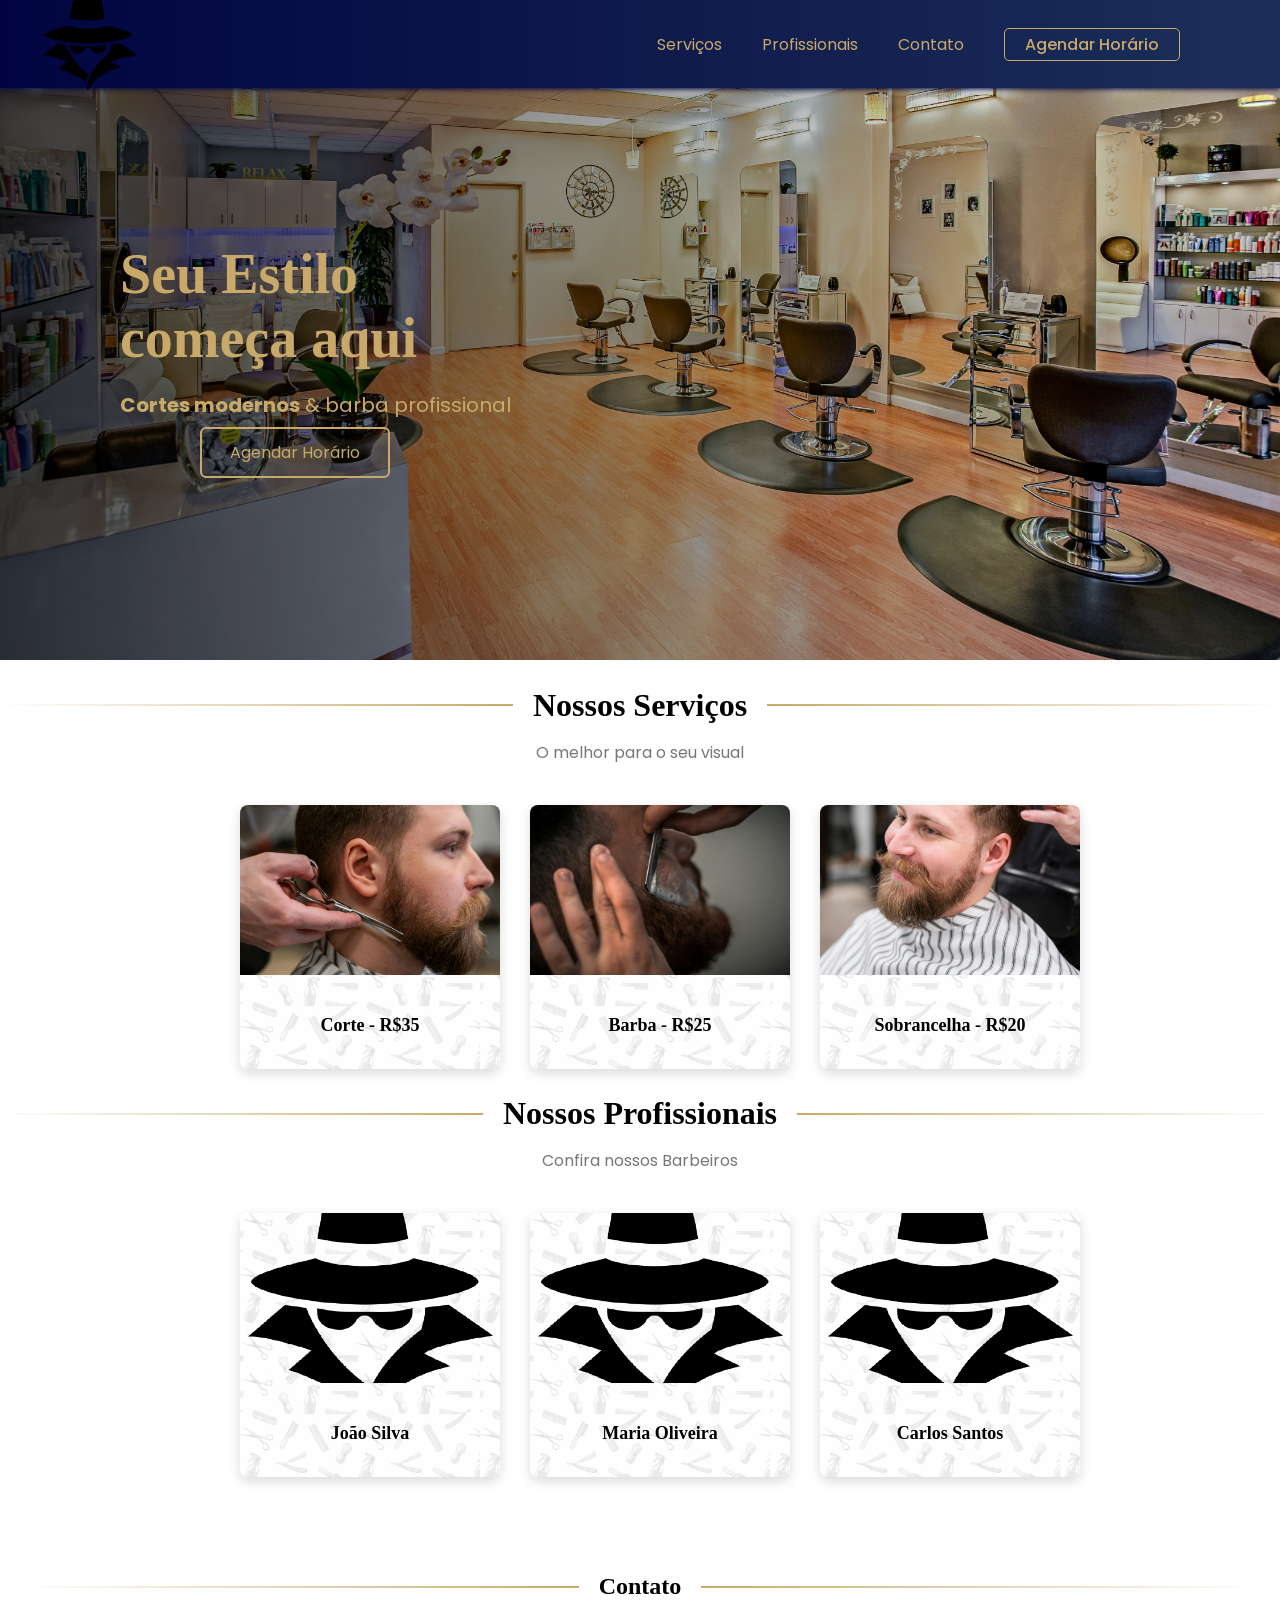
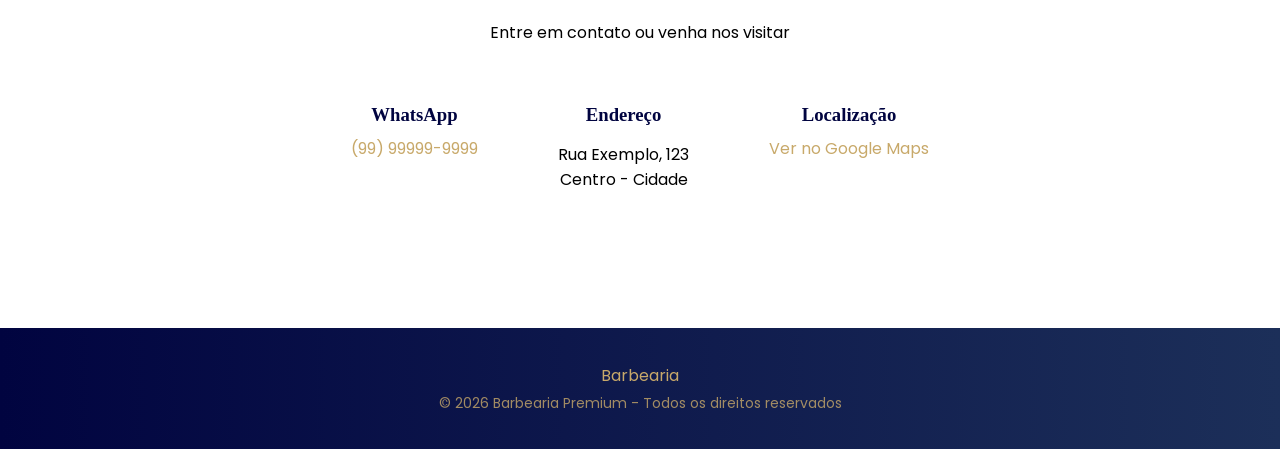
==== index.html @ 9f92cce8 "Primeira versão da landing page da barbearia" ====
<!DOCTYPE html>
<html lang="pt-br">
<head>
    <meta charset="UTF-8">
    <meta name="viewport" content="width=device-width, initial-scale=1.0">
    <title>Barbearia</title>
    <link href="https://fonts.googleapis.com/css2?family=Poppins:wght@300;400;500;600&display=swap" rel="stylesheet">
    <link rel="stylesheet" href="style.css">
</head>
<body>
    <nav class="navbar">
        <ul class="logo">
            <li><a href="index.html"><img width="100px" src="img/barbearia-logo.png" alt="escudoBarbearia"></a></li>
        </ul>
        <ul class ="menu">
            <li><a href="#servicos" class="btn-servicos">Serviços</a></li>
            <li><a href="#profissionais" class="btn-profissionais">Profissionais</a></li>
            <li><a href="#contato" class="btn-contato">Contato</a></li>
            <li><a href="horario.html" class="btn-agendar" >Agendar Horário</a></li>
        </ul>
    </nav>
    <section id="home" class="home">
        <div class="home-text">
            <h1>Seu Estilo <br> começa aqui</h1>
            <p><strong>Cortes modernos</strong> & barba profissional</p>
            <a href="horario.html" class="btn-agendar-home" >Agendar Horário</a>
        </div>
    </section>
    <section id="servicos" class="servicos">
        <h2 class="titulo">Nossos Serviços</h2>
        <p>O melhor para o seu visual</p>
        <ul>
            <li class="card">
                <img src="img/barbearia-corte.jpg" alt="Corte de Cabelo">
                <h3>Corte - R$35</h3>
            </li>
            <li class="card">
                <img src="img/barbearia-barba.jpg" alt="Barba">
                <h3>Barba - R$25</h3>
            </li>
            <li class="card">
                <img src="img/barbearia-bar.jpg" alt="bar">
                <h3>Sobrancelha - R$20</h3>
            </li>
        </ul>
    </section>
    <section id="profissionais" class="servicos">
        <h2 class="titulo">Nossos Profissionais</h2>
        <p>Confira nossos Barbeiros</p>
        <ul class="serviços-lista">
            <li class="card">
                <img src="img/barbearia-logo.png" alt="Profissional 1" width="100px">
                <h3>João Silva</h3>
            </li>
            <li class="card">
                <img src="img/barbearia-logo.png" alt="Profissional 2" width="100px">
                <h3>Maria Oliveira</h3>
            </li>
            <li class="card">
                <img src="img/barbearia-logo.png" alt="Profissional 3" width="100px">
                <h3>Carlos Santos</h3>
            </li>
        </ul>
    </section>
    <section id="contato" class="contato">
        <h2 class="titulo">Contato</h2>
        <p>Entre em contato ou venha nos visitar</p>
        <div class="contato-info">
            <div class="contato-item">
                <h3>WhatsApp</h3>
                <a href="https://wa.me/5599999999999" target="_blank">
                (99) 99999-9999
                </a>
            </div>
            <div class="contato-item">
                <h3>Endereço</h3>
                <p>Rua Exemplo, 123<br>Centro - Cidade</p>
            </div>
            <div class="contato-item">
                <h3>Localização</h3>
                <a href="https://maps.google.com" target="_blank">
                Ver no Google Maps
                </a>
            </div>
        </div>
    </section>
    <footer class="footer">
        <p>Barbearia</p>
        <p class="copy">
        © 2026 Barbearia Premium - Todos os direitos reservados
        </p>
    </footer>
</body>
</html>
---- style.css ----
:root {
    --primary: #010440;
    --secondary: #1c2f59;
    --gold: #c8a96a;
    --light: #f2f2f2;
    --white: #ffffff;
    --text: #333333;
}

body {
    padding-top: 88px;
    margin: 0;
    padding: 0;
    box-sizing: border-box;
    font-family: 'Poppins', sans-serif;
}

html {
    scroll-behavior: smooth;
}

section {
    scroll-margin-top: 100px;
}

h1,
h2,
h3 {
    font-family: 'Playfair Display', serif;
}

.navbar {
    position: fixed;
    top: 0;
    left: 0;
    width: 100%;
    display: flex;
    align-items: center;
    justify-content: space-between;
    height: 88px;
    box-shadow: 0px 1px 5px var(--primary);
    background: linear-gradient(to right, var(--primary), var(--secondary));
    z-index: 9999;
}

.navbar a {
    text-decoration: none;
    color: var(--gold);
}

.navbar ul.logo {
    display: flex;
    list-style: none;
    justify-content: flex-start;
    height: center;
}

.navbar ul.menu {
    display: flex;
    align-items: center;
    list-style: none;
    gap: 40px;
    justify-content: flex-end;
    margin-right: 100px;
}

.menu a:not(.btn-agendar):hover {
    color: white;
    text-decoration: underline;
    text-underline-offset: 10px;
}

.btn-agendar {
    padding: 3px 20px;
    border: 1px solid var(--gold);
    border-radius: 5px;
    font-weight: 500;
    display: flex;
    align-items: center;
    transition: 0.3s;
}

.btn-agendar:hover {
    text-decoration: none;
    background: #010440;
    color: white;
    border: 1px solid white;
}

.home {
    height: 660px;
    background-image:
        linear-gradient(to right, rgba(0, 0, 0, 0.7), rgba(0, 0, 0, 0)), url("img/barbearia-home.jpg");
    background-size: cover;
    background-position: center;
    display: flex;
    align-items: center;
}

.home-text {
    color: var(--gold);
    max-width: 500px;
    margin-left: 120px;
}

.home-text h1 {
    font-size: 56px;
    margin-bottom: 10px;
}

.home-text p {
    font-size: 20px;
    margin-bottom: 20px;
}

.btn-agendar-home {
    border: 2px solid var(--gold);
    padding: 12px 28px;
    border-radius: 6px;
    text-decoration: none;
    color: var(--gold);
    transition: 0.3s;
    margin-left: 80px;
}

.btn-agendar-home:hover {
    text-decoration: none;
    background: #010440;
    color: white;
    border: 1px solid white;
}

.servicos {
    text-align: center;
    background: white;
}

.servicos h2 {
    font-size: 32px;
    margin-bottom: 5px;
}

.servicos p {
    color: #777;
    margin-bottom: 40px;
}

.servicos ul,
.servicos-lista {
    display: flex;
    justify-content: center;
    gap: 30px;
    list-style: none;
}

.card {
    background-image: url("img/pattern-barbearia.png");
    background-size: 240px;
    background-repeat: repeat;
    border-radius: 8px;
    overflow: hidden;
    box-shadow: 0 4px 12px rgba(0, 0, 0, 0.15);
    width: 260px;
    transition: 0.3s;
}

.card:hover {
    transform: translateY(-8px);
    box-shadow: 0 10px 25px rgba(0, 0, 0, 0.25);
}

.card img {
    width: 100%;
    height: 170px;
    object-fit: cover;
}

.card h3 {
    padding: 15px;
    font-size: 18px;
}

.titulo {
    display: flex;
    align-items: center;
    justify-content: center;
    gap: 20px;
}

.titulo::before,
.titulo::after {
    content: "";
    flex: 1;
    height: 2px;
    background: linear-gradient(to right, #c8a96a, transparent);
}

.titulo::before {
    background: linear-gradient(to left, #c8a96a, transparent);
}

.contato {
    text-align: center;
    padding: 60px 20px;
}

.contato-info {
    display: flex;
    justify-content: center;
    gap: 80px;
    margin-top: 40px;
}

.contato-item h3 {
    margin-bottom: 10px;
    color: var(--primary);
}

.contato-item a {
    color: var(--gold);
    text-decoration: none;
}

.contato-item a:hover {
    text-decoration: underline;
}

.footer {
    background: linear-gradient(to right, var(--primary), var(--secondary));
    color: var(--gold);
    text-align: center;
    padding: 30px 20px;
    margin-top: 60px;
}

.footer p {
    margin: 5px 0;
}

.footer .copy {
    font-size: 14px;
    opacity: 0.8;
}
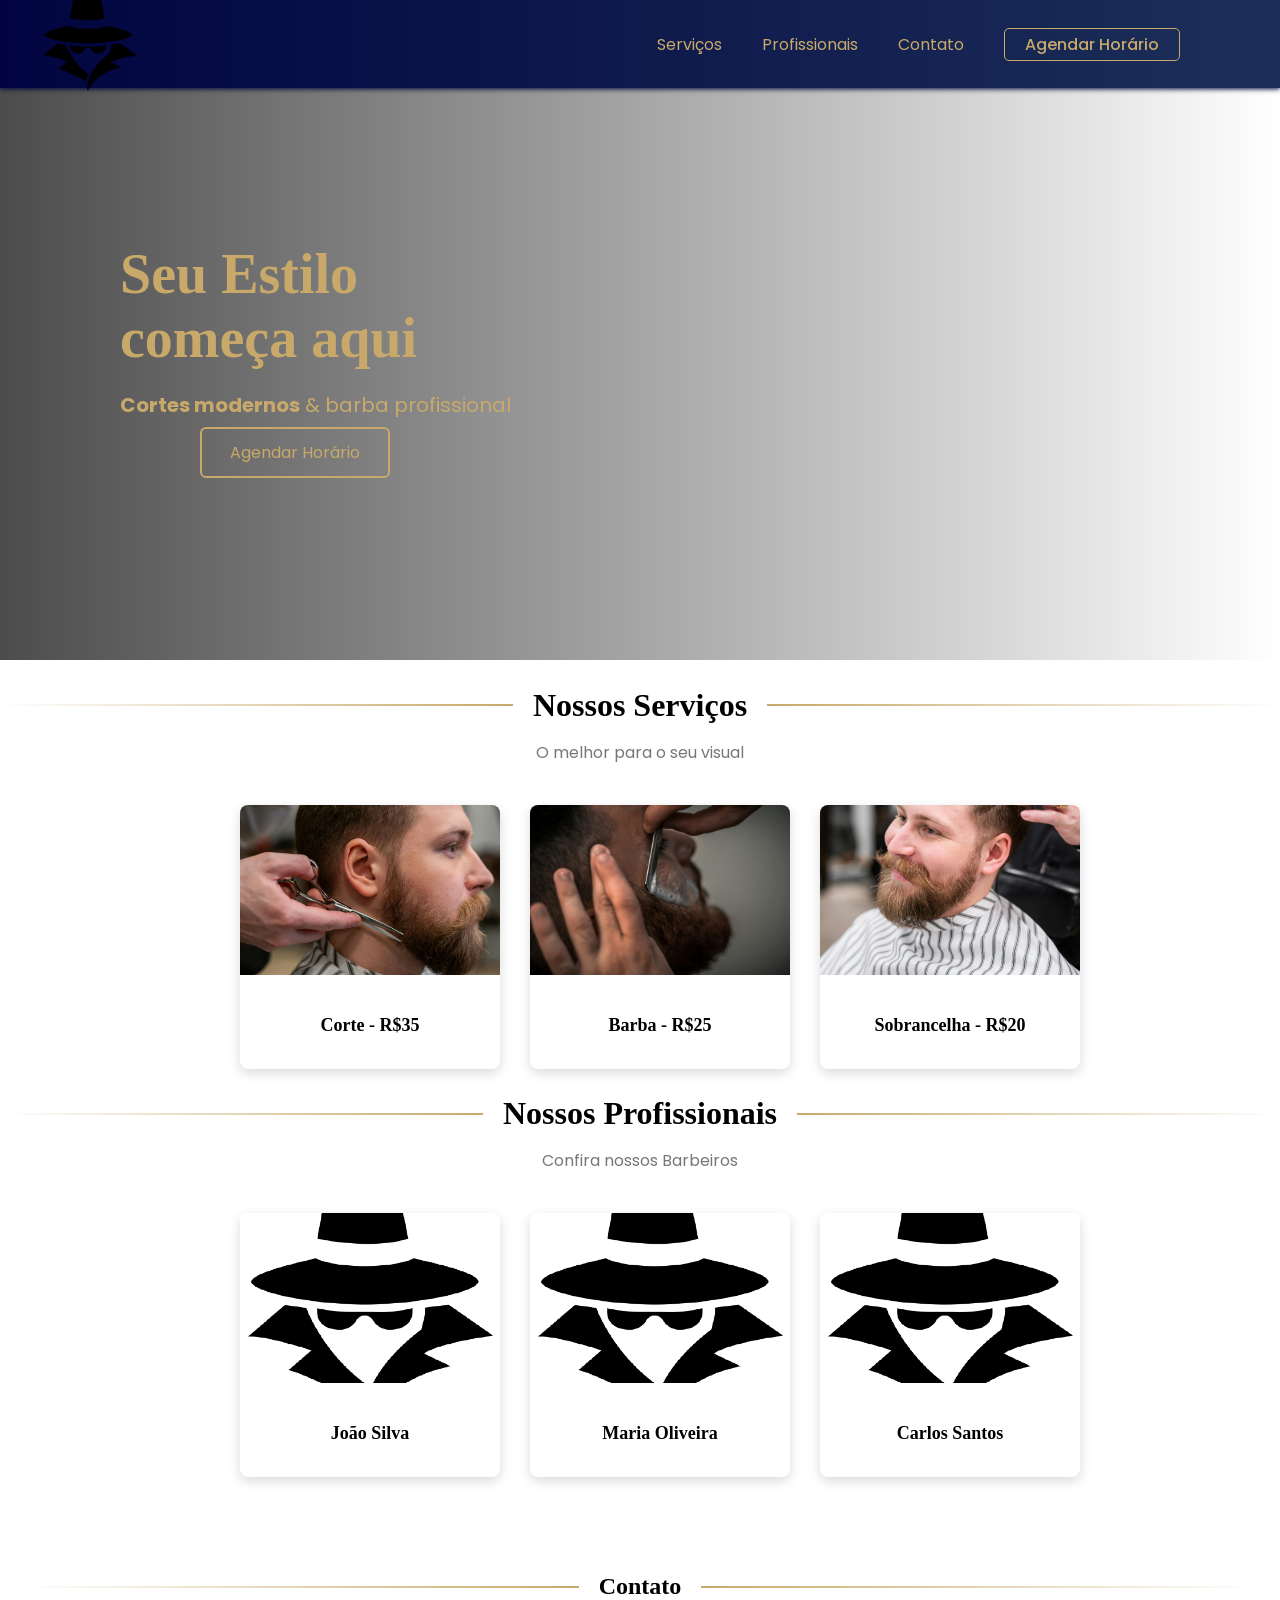
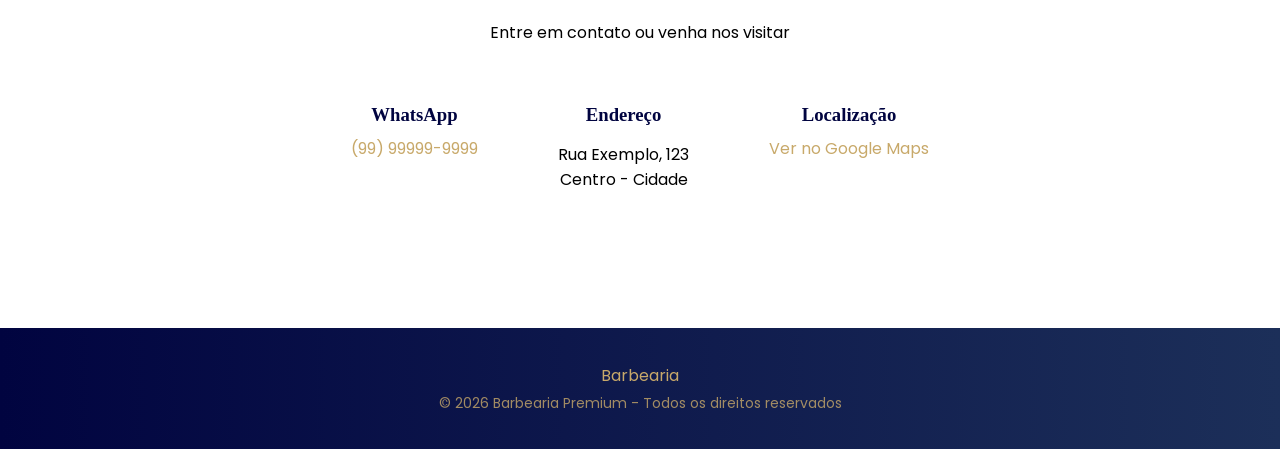
==== commit 14db7428: "Segunda versão da landing page da barbearia" ====
--- a/index.html
+++ b/index.html
@@ -1,29 +1,32 @@
 <!DOCTYPE html>
 <html lang="pt-br">
+
 <head>
     <meta charset="UTF-8">
     <meta name="viewport" content="width=device-width, initial-scale=1.0">
     <title>Barbearia</title>
     <link href="https://fonts.googleapis.com/css2?family=Poppins:wght@300;400;500;600&display=swap" rel="stylesheet">
-    <link rel="stylesheet" href="style.css">
+    <link rel="stylesheet" href="css/style.css">
 </head>
+
 <body>
     <nav class="navbar">
         <ul class="logo">
             <li><a href="index.html"><img width="100px" src="img/barbearia-logo.png" alt="escudoBarbearia"></a></li>
         </ul>
-        <ul class ="menu">
+        <ul class="menu">
             <li><a href="#servicos" class="btn-servicos">Serviços</a></li>
             <li><a href="#profissionais" class="btn-profissionais">Profissionais</a></li>
             <li><a href="#contato" class="btn-contato">Contato</a></li>
-            <li><a href="horario.html" class="btn-agendar" >Agendar Horário</a></li>
+            <li><a href="horario.html" class="btn-agendar">Agendar Horário</a></li>
         </ul>
+        <div class="menu-toggle">☰</div>
     </nav>
     <section id="home" class="home">
         <div class="home-text">
             <h1>Seu Estilo <br> começa aqui</h1>
             <p><strong>Cortes modernos</strong> & barba profissional</p>
-            <a href="horario.html" class="btn-agendar-home" >Agendar Horário</a>
+            <a href="pages/horario.html" class="btn-agendar-home">Agendar Horário</a>
         </div>
     </section>
     <section id="servicos" class="servicos">
@@ -69,7 +72,7 @@
             <div class="contato-item">
                 <h3>WhatsApp</h3>
                 <a href="https://wa.me/5599999999999" target="_blank">
-                (99) 99999-9999
+                    (99) 99999-9999
                 </a>
             </div>
             <div class="contato-item">
@@ -79,7 +82,7 @@
             <div class="contato-item">
                 <h3>Localização</h3>
                 <a href="https://maps.google.com" target="_blank">
-                Ver no Google Maps
+                    Ver no Google Maps
                 </a>
             </div>
         </div>
@@ -87,8 +90,10 @@
     <footer class="footer">
         <p>Barbearia</p>
         <p class="copy">
-        © 2026 Barbearia Premium - Todos os direitos reservados
+            © 2026 Barbearia Premium - Todos os direitos reservados
         </p>
     </footer>
 </body>
+<script src="script.js"></script>
+
 </html>
--- a/css/style.css
+++ b/css/style.css
@@ -0,0 +1,382 @@
+:root {
+    --primary: #010440;
+    --secondary: #1c2f59;
+    --gold: #c8a96a;
+    --light: #f2f2f2;
+    --white: #ffffff;
+    --text: #333333;
+}
+
+body {
+    padding-top: 88px;
+    margin: 0;
+    padding: 0;
+    box-sizing: border-box;
+    font-family: 'Poppins', sans-serif;
+}
+
+html {
+    scroll-behavior: smooth;
+}
+
+section {
+    scroll-margin-top: 100px;
+}
+
+h1,
+h2,
+h3 {
+    font-family: 'Playfair Display', serif;
+}
+
+.navbar {
+    position: fixed;
+    top: 0;
+    left: 0;
+    width: 100%;
+    display: flex;
+    align-items: center;
+    justify-content: space-between;
+    height: 88px;
+    box-shadow: 0px 1px 5px var(--primary);
+    background: linear-gradient(to right, var(--primary), var(--secondary));
+    z-index: 9999;
+}
+
+.navbar a {
+    text-decoration: none;
+    color: var(--gold);
+}
+
+.navbar ul.logo {
+    display: flex;
+    list-style: none;
+    justify-content: flex-start;
+    height: center;
+}
+
+.navbar ul.menu {
+    display: flex;
+    align-items: center;
+    list-style: none;
+    gap: 40px;
+    justify-content: flex-end;
+    margin-right: 100px;
+}
+
+.menu a:not(.btn-agendar):hover {
+    color: white;
+    text-decoration: underline;
+    text-underline-offset: 10px;
+}
+
+.btn-agendar {
+    padding: 3px 20px;
+    border: 1px solid var(--gold);
+    border-radius: 5px;
+    font-weight: 500;
+    display: flex;
+    align-items: center;
+    transition: 0.3s;
+}
+
+.btn-agendar:hover {
+    text-decoration: none;
+    background: #010440;
+    color: white;
+    border: 1px solid white;
+}
+
+.home {
+    height: 660px;
+    background-image:
+        linear-gradient(to right, rgba(0, 0, 0, 0.7), rgba(0, 0, 0, 0)), url("img/barbearia-home.jpg");
+    background-size: cover;
+    background-position: center;
+    display: flex;
+    align-items: center;
+}
+
+.home-text {
+    color: var(--gold);
+    max-width: 500px;
+    margin-left: 120px;
+}
+
+.home-text h1 {
+    font-size: 56px;
+    margin-bottom: 10px;
+}
+
+.home-text p {
+    font-size: 20px;
+    margin-bottom: 20px;
+}
+
+.btn-agendar-home {
+    border: 2px solid var(--gold);
+    padding: 12px 28px;
+    border-radius: 6px;
+    text-decoration: none;
+    color: var(--gold);
+    transition: 0.3s;
+    margin-left: 80px;
+}
+
+.btn-agendar-home:hover {
+    text-decoration: none;
+    background: #010440;
+    color: white;
+    border: 1px solid white;
+}
+
+.servicos {
+    text-align: center;
+    background: white;
+}
+
+.servicos h2 {
+    font-size: 32px;
+    margin-bottom: 5px;
+}
+
+.servicos p {
+    color: #777;
+    margin-bottom: 40px;
+}
+
+.servicos ul,
+.servicos-lista {
+    display: flex;
+    justify-content: center;
+    gap: 30px;
+    list-style: none;
+}
+
+.card {
+    background-image: url("img/pattern-barbearia.png");
+    background-size: 240px;
+    background-repeat: repeat;
+    border-radius: 8px;
+    overflow: hidden;
+    box-shadow: 0 4px 12px rgba(0, 0, 0, 0.15);
+    width: 260px;
+    transition: 0.3s;
+}
+
+.card:hover {
+    transform: translateY(-8px);
+    box-shadow: 0 10px 25px rgba(0, 0, 0, 0.25);
+}
+
+.card img {
+    width: 100%;
+    height: 170px;
+    object-fit: cover;
+}
+
+.card h3 {
+    padding: 15px;
+    font-size: 18px;
+}
+
+.titulo {
+    display: flex;
+    align-items: center;
+    justify-content: center;
+    gap: 20px;
+}
+
+.titulo::before,
+.titulo::after {
+    content: "";
+    flex: 1;
+    height: 2px;
+    background: linear-gradient(to right, #c8a96a, transparent);
+}
+
+.titulo::before {
+    background: linear-gradient(to left, #c8a96a, transparent);
+}
+
+.contato {
+    text-align: center;
+    padding: 60px 20px;
+}
+
+.contato-info {
+    display: flex;
+    justify-content: center;
+    gap: 80px;
+    margin-top: 40px;
+}
+
+.contato-item h3 {
+    margin-bottom: 10px;
+    color: var(--primary);
+}
+
+.contato-item a {
+    color: var(--gold);
+    text-decoration: none;
+}
+
+.contato-item a:hover {
+    text-decoration: underline;
+}
+
+.footer {
+    background: linear-gradient(to right, var(--primary), var(--secondary));
+    color: var(--gold);
+    text-align: center;
+    padding: 30px 20px;
+    margin-top: 60px;
+}
+
+.footer p {
+    margin: 5px 0;
+}
+
+.footer .copy {
+    font-size: 14px;
+    opacity: 0.8;
+}
+
+/* ================= MOBILE (até 768px) ================= */
+@media (max-width: 768px) {
+
+    /* NAVBAR */
+    .navbar ul.menu {
+        gap: 20px;
+        margin-right: 20px;
+        font-size: 14px;
+        flex-wrap: wrap;
+        /* evita quebrar feio */
+    }
+
+    /* HOME */
+    .home {
+        height: auto;
+        padding: 60px 20px;
+    }
+
+    .home-text {
+        margin-left: 0;
+        text-align: center;
+    }
+
+    .home-text h1 {
+        font-size: 36px;
+    }
+
+    .home-text p {
+        font-size: 16px;
+    }
+
+    .btn-agendar-home {
+        margin-left: 0;
+        display: inline-block;
+    }
+
+    /* SERVIÇOS */
+    .servicos ul,
+    .servicos-lista {
+        flex-wrap: wrap;
+    }
+
+    /* CONTATO */
+    .contato-info {
+        flex-direction: column;
+        gap: 30px;
+        align-items: center;
+    }
+
+}
+
+/* ================= CELULAR (até 480px) ================= */
+@media (max-width: 480px) {
+
+    /* NAVBAR */
+    .navbar {
+        height: auto;
+        /* melhor que fixo */
+        padding: 10px;
+        flex-direction: column;
+        /* empilha logo + menu */
+    }
+
+    body {
+        padding-top: 100px;
+        /* ajusta espaço da navbar */
+    }
+
+    .navbar ul.menu {
+        gap: 10px;
+        font-size: 13px;
+        margin-right: 0;
+        flex-wrap: wrap;
+        justify-content: center;
+    }
+
+    /* TÍTULOS */
+    h2 {
+        font-size: 24px;
+    }
+
+    /* CARDS */
+    .card {
+        width: 100%;
+        max-width: 300px;
+    }
+
+    /* HOME */
+    .home-text h1 {
+        font-size: 28px;
+    }
+
+    .home-text p {
+        font-size: 14px;
+    }
+
+}
+
+/* botão escondido no desktop */
+.menu-toggle {
+    display: none;
+    font-size: 28px;
+    color: var(--gold);
+    cursor: pointer;
+}
+
+/* MOBILE */
+@media (max-width:768px) {
+
+    .menu-toggle {
+        display: block;
+        margin-right: 20px;
+    }
+
+    .navbar {
+        justify-content: space-between;
+    }
+
+    .navbar ul.menu {
+        position: absolute;
+        top: 88px;
+        right: 0;
+        width: 100%;
+        background: var(--primary);
+        flex-direction: column;
+        align-items: center;
+        gap: 20px;
+        padding: 20px 0;
+
+        display: none;
+        /* escondido */
+    }
+
+    .navbar ul.menu.active {
+        display: flex;
+        /* aparece */
+    }
+}
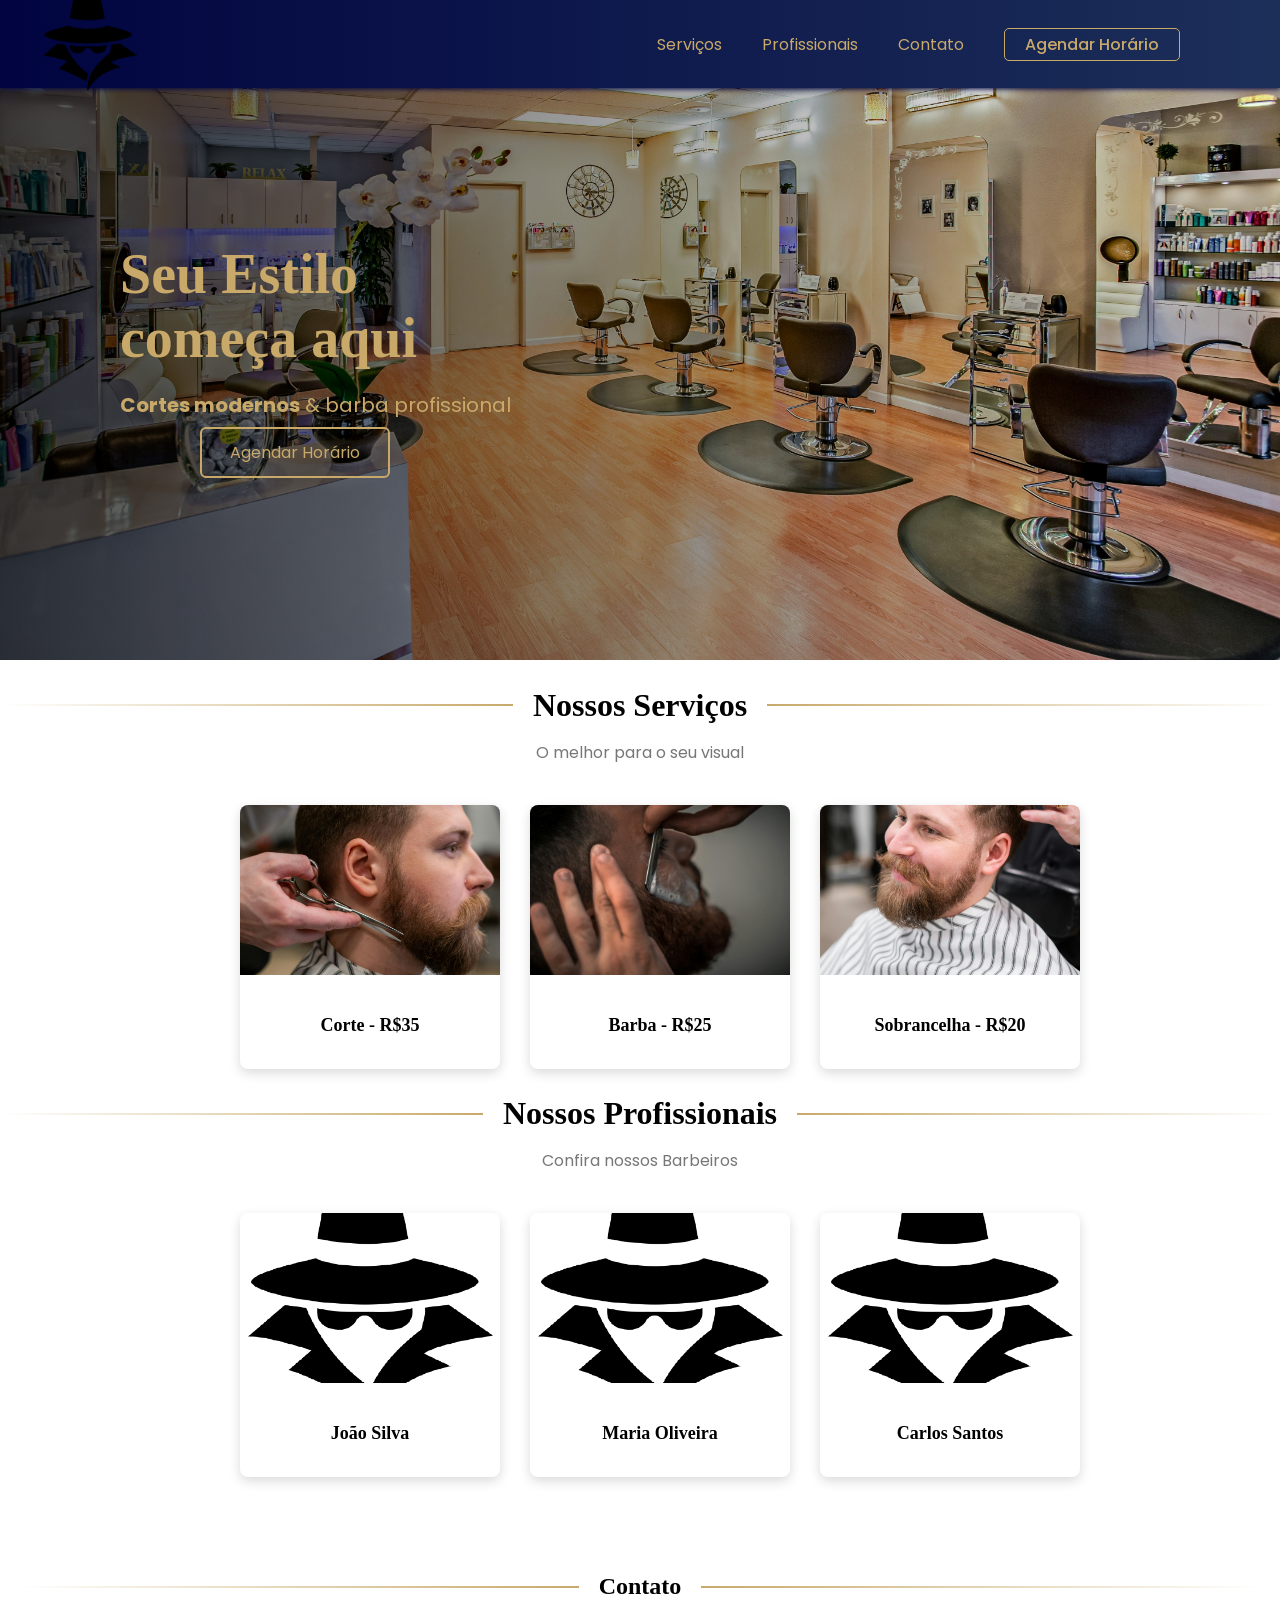
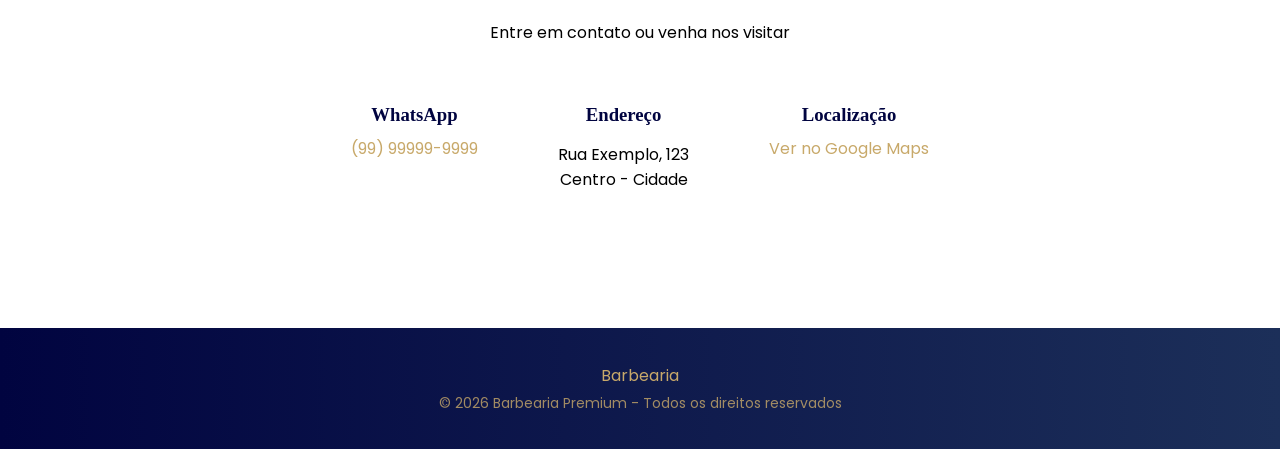
==== commit 7d3bd41b: "Terceira versão da landing page da barbearia" ====
--- a/index.html
+++ b/index.html
@@ -1,6 +1,5 @@
 <!DOCTYPE html>
 <html lang="pt-br">
-
 <head>
     <meta charset="UTF-8">
     <meta name="viewport" content="width=device-width, initial-scale=1.0">
@@ -8,25 +7,23 @@
     <link href="https://fonts.googleapis.com/css2?family=Poppins:wght@300;400;500;600&display=swap" rel="stylesheet">
     <link rel="stylesheet" href="css/style.css">
 </head>
-
 <body>
     <nav class="navbar">
         <ul class="logo">
             <li><a href="index.html"><img width="100px" src="img/barbearia-logo.png" alt="escudoBarbearia"></a></li>
         </ul>
-        <ul class="menu">
+        <ul class ="menu">
             <li><a href="#servicos" class="btn-servicos">Serviços</a></li>
             <li><a href="#profissionais" class="btn-profissionais">Profissionais</a></li>
             <li><a href="#contato" class="btn-contato">Contato</a></li>
-            <li><a href="horario.html" class="btn-agendar">Agendar Horário</a></li>
+            <li><a href="horario.html" class="btn-agendar" >Agendar Horário</a></li>
         </ul>
-        <div class="menu-toggle">☰</div>
     </nav>
     <section id="home" class="home">
         <div class="home-text">
             <h1>Seu Estilo <br> começa aqui</h1>
             <p><strong>Cortes modernos</strong> & barba profissional</p>
-            <a href="pages/horario.html" class="btn-agendar-home">Agendar Horário</a>
+            <a href="pages/horario.html" class="btn-agendar-home" >Agendar Horário</a>
         </div>
     </section>
     <section id="servicos" class="servicos">
@@ -72,7 +69,7 @@
             <div class="contato-item">
                 <h3>WhatsApp</h3>
                 <a href="https://wa.me/5599999999999" target="_blank">
-                    (99) 99999-9999
+                (99) 99999-9999
                 </a>
             </div>
             <div class="contato-item">
@@ -82,7 +79,7 @@
             <div class="contato-item">
                 <h3>Localização</h3>
                 <a href="https://maps.google.com" target="_blank">
-                    Ver no Google Maps
+                Ver no Google Maps
                 </a>
             </div>
         </div>
@@ -90,10 +87,8 @@
     <footer class="footer">
         <p>Barbearia</p>
         <p class="copy">
-            © 2026 Barbearia Premium - Todos os direitos reservados
+        © 2026 Barbearia Premium - Todos os direitos reservados
         </p>
     </footer>
 </body>
-<script src="script.js"></script>
-
 </html>
--- a/css/style.css
+++ b/css/style.css
@@ -90,7 +90,7 @@
 .home {
     height: 660px;
     background-image:
-        linear-gradient(to right, rgba(0, 0, 0, 0.7), rgba(0, 0, 0, 0)), url("img/barbearia-home.jpg");
+        linear-gradient(to right, rgba(0, 0, 0, 0.7), rgba(0, 0, 0, 0)), url("../img/barbearia-home.jpg");
     background-size: cover;
     background-position: center;
     display: flex;
@@ -338,45 +338,4 @@
         font-size: 14px;
     }
 
-}
-
-/* botão escondido no desktop */
-.menu-toggle {
-    display: none;
-    font-size: 28px;
-    color: var(--gold);
-    cursor: pointer;
-}
-
-/* MOBILE */
-@media (max-width:768px) {
-
-    .menu-toggle {
-        display: block;
-        margin-right: 20px;
-    }
-
-    .navbar {
-        justify-content: space-between;
-    }
-
-    .navbar ul.menu {
-        position: absolute;
-        top: 88px;
-        right: 0;
-        width: 100%;
-        background: var(--primary);
-        flex-direction: column;
-        align-items: center;
-        gap: 20px;
-        padding: 20px 0;
-
-        display: none;
-        /* escondido */
-    }
-
-    .navbar ul.menu.active {
-        display: flex;
-        /* aparece */
-    }
 }
